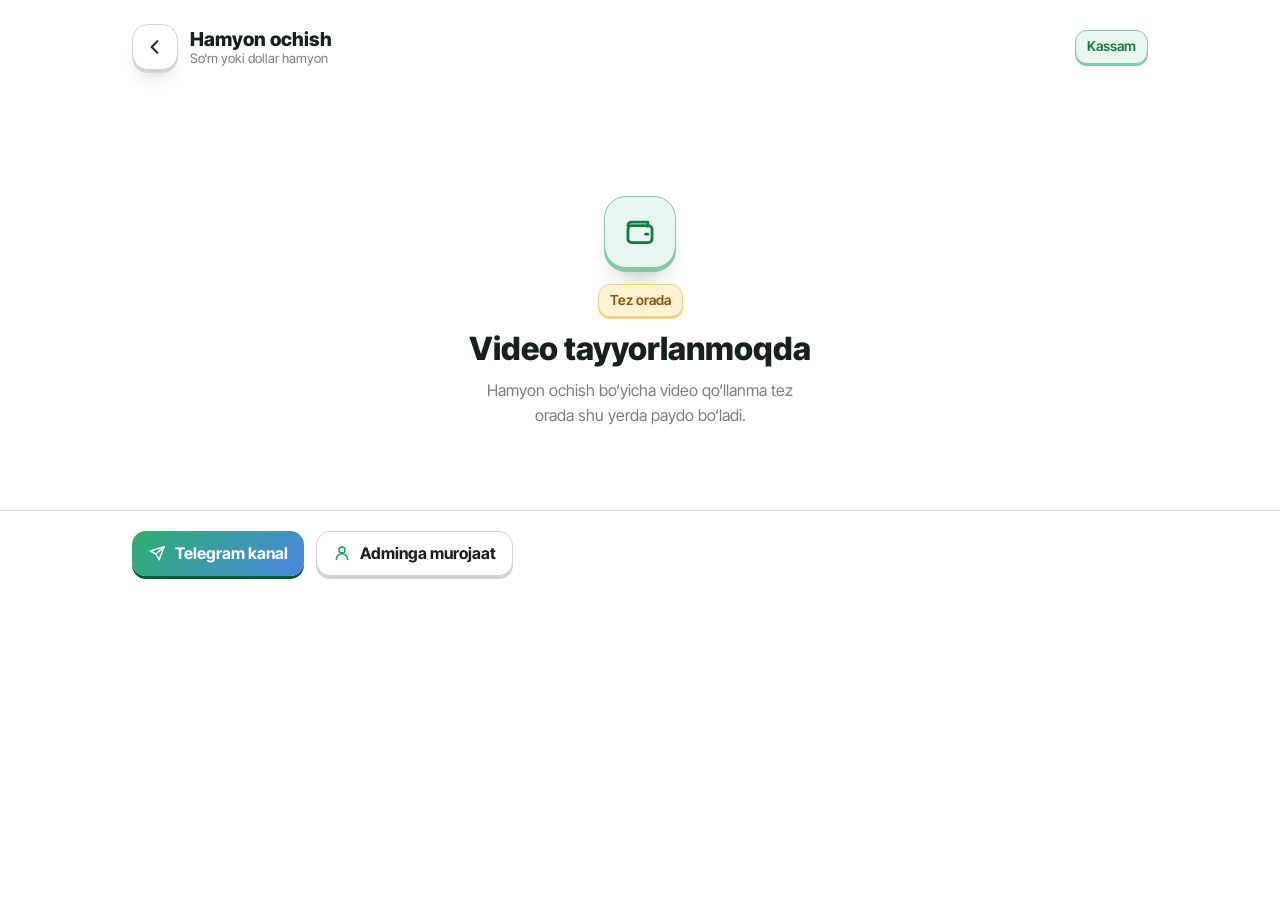
==== hamyon.html @ d9b04f70 "Qo'llanma: Adminga murojaat tugmasi, doim yorug' fon Co-Authored-By: Claude Opus 5.5 <noreply@anthro" ====
<!doctype html>
<html lang="uz">
<head>
<meta charset="utf-8">
<meta name="viewport" content="width=device-width, initial-scale=1, viewport-fit=cover">
<title>Hamyon ochish — Kassam qo‘llanma</title>
<meta name="description" content="Hamyon ochish bo‘yicha video qo‘llanma — tez orada.">
<meta property="og:title" content="Hamyon ochish — Kassam qo‘llanma">
<meta property="og:description" content="Hamyon ochish bo‘yicha video qo‘llanma — tez orada.">
<meta name="theme-color" content="#FFFFFF">
<link rel="icon" href="data:image/svg+xml,%3Csvg viewBox='0 0 100 100' xmlns='http://www.w3.org/2000/svg'%3E%3Cdefs%3E%3ClinearGradient id='g' x1='0' y1='0' x2='1' y2='1'%3E%3Cstop offset='0' stop-color='%232DB06C'/%3E%3Cstop offset='1' stop-color='%234A86E4'/%3E%3C/linearGradient%3E%3C/defs%3E%3Crect width='100' height='100' rx='22' fill='url(%23g)'/%3E%3Ccircle cx='58' cy='50' r='14' fill='%23fff'/%3E%3Ccircle cx='30' cy='30' r='5' fill='%23fff'/%3E%3Ccircle cx='26' cy='50' r='5' fill='%23fff'/%3E%3Ccircle cx='30' cy='70' r='5' fill='%23fff'/%3E%3C/svg%3E">
<link rel="preconnect" href="https://fonts.googleapis.com">
<link rel="preconnect" href="https://fonts.gstatic.com" crossorigin>
<link rel="stylesheet" href="https://fonts.googleapis.com/css2?family=Inter+Tight:wght@400;500;600;700;800&display=swap">
<link rel="stylesheet" href="style.css?v=2">
</head>
<body>
<div class="wrap">
  <div class="bar">
    <a class="sq" href="./" aria-label="Orqaga"><svg viewBox="0 0 24 24" fill="none" stroke="currentColor" stroke-width="2.4" stroke-linecap="round" stroke-linejoin="round" aria-hidden="true"><path d="M15 5l-7 7 7 7"/></svg></a>
    <div class="bar-title"><b>Hamyon ochish</b><small>So‘m yoki dollar hamyon</small></div>
    <span class="pill k">Kassam</span>
  </div>
</div>

<main class="wrap page">
  <section class="tez">
    <span class="tez-ic"><svg viewBox="0 0 24 24" fill="none" stroke="currentColor" stroke-width="2" stroke-linecap="round" stroke-linejoin="round" aria-hidden="true"><path d="M3.5 7.5A2.5 2.5 0 0 1 6 5h11.5v3"/><rect x="3.5" y="7.5" width="17" height="12" rx="2.5"/><path d="M16 13.5h1.5"/></svg></span>
    <span class="pill a">Tez orada</span>
    <h1>Video tayyorlanmoqda</h1>
    <p>Hamyon ochish bo‘yicha video qo‘llanma tez orada shu yerda paydo bo‘ladi.</p>
  </section>
</main>

<footer>
  <div class="wrap">
    <div class="links"><a class="tg" href="https://t.me/MyKassam" target="_blank" rel="noopener"><svg viewBox="0 0 24 24" fill="none" stroke="#fff" stroke-width="2" stroke-linecap="round" stroke-linejoin="round" aria-hidden="true"><path d="M21.5 3.5 10.6 13.4"/><path d="M21.5 3.5 14.8 21l-4.2-7.6L3 9.3l18.5-5.8Z"/></svg>Telegram kanal</a><a class="adm" href="https://t.me/Smartboy9899" target="_blank" rel="noopener"><svg viewBox="0 0 24 24" fill="none" stroke="currentColor" stroke-width="2" stroke-linecap="round" stroke-linejoin="round" aria-hidden="true"><circle cx="12" cy="8" r="4"/><path d="M4.5 20.5a7.5 7.5 0 0 1 15 0"/></svg>Adminga murojaat</a></div>
  </div>
</footer>
<script>
document.querySelector('.sq').addEventListener('click', function (e) {
  if (document.referrer && document.referrer.indexOf(location.origin) === 0 && history.length > 1) { e.preventDefault(); history.back(); }
});
</script>
</body>
</html>
---- style.css ----
/* Kassam qo'llanma — MyKassamDesign (same palette, font and card recipes as the Kassam app).
   Always light: Islom found the dark page ugly (2026-10-13).
   Phone: one column. Desktop (>= 900px): wider page, two-column home. */
:root {
  /* KassamYorug */
  --page: #FFFFFF; --surface: #FFFFFF; --ink: #16211C; --ink-soft: #41504A; --nofaol: #788079;
  --halqa: #CFD5D1; --nofaol-light: #F1F3F5; --soya: 16, 24, 40;
  --kirim: #1B9E5A; --kirim-light: #E9F6EF; --kirim-yuvosh: #F4FBF6; --kirim-halqa: #82CAA4;
  --kirim-toq: #0F7C43; --kirim-chuqur: #0F7C43; --kirim-qirra: #0A5A30;
  --kok-light: #EAF1FC; --kok-yuvosh: #F4F7FE; --kok-halqa: #9BBDEE; --kok-toq: #1B4FB5;
  --amber-light: #FFF3D4; --amber-halqa: #F6D27F; --amber-toq: #8A5200;
  --belgi-bosh: #2DB06C; --belgi-oxir: #4A86E4;
  --f: "Inter Tight", system-ui, -apple-system, "Segoe UI", Roboto, sans-serif;
  color-scheme: light;
}

* { box-sizing: border-box; }
html, body { margin: 0; }
body {
  min-height: 100vh; background: var(--page); color: var(--ink);
  font-family: var(--f); font-size: 1rem; line-height: 1.55; -webkit-font-smoothing: antialiased;
  padding-top: env(safe-area-inset-top, 0px); padding-bottom: env(safe-area-inset-bottom, 0px);
}
a { color: var(--kirim-toq); text-underline-offset: 3px; }
:focus-visible { outline: 2.5px solid var(--belgi-oxir); outline-offset: 3px; border-radius: 10px; }
@media (prefers-reduced-motion: reduce) { *, *::before, *::after { transition: none !important; } }

.wrap { width: 100%; max-width: 560px; margin: 0 auto; padding-inline: 16px; }

/* Top bar — like the app header: brand left, pill right */
.bar { display: flex; align-items: center; justify-content: space-between; gap: 12px; padding-block: 16px 6px; }
.brand { display: flex; align-items: center; gap: 11px; text-decoration: none; color: var(--ink); min-width: 0; }
.brand svg { width: 44px; height: 44px; flex: none; border-radius: 13px; box-shadow: 0 10px 20px -10px rgba(var(--soya), .45); }
.brand b { display: block; font-weight: 800; font-size: 1.15rem; line-height: 1.15; }
.brand small { display: block; font-size: .8rem; color: var(--nofaol); line-height: 1.2; }

/* Pill with a hard bottom edge (the app's "Kurs" pill) */
.pill {
  display: inline-flex; align-items: center; gap: 6px; white-space: nowrap;
  font-weight: 600; font-size: .86rem; color: var(--ink-soft);
  background: var(--surface); border: 1px solid var(--halqa); border-radius: 12px; padding: 5px 11px;
  box-shadow: 0 2px 0 var(--halqa);
}
.pill b { color: var(--ink); font-weight: 800; }
.pill.k { background: var(--kirim-light); border-color: var(--kirim-halqa); color: var(--kirim-toq); box-shadow: 0 2px 0 var(--kirim-halqa); }

/* Square soft button (SavdoYumshoqTugma) — back */
.sq {
  flex: none; width: 46px; height: 46px; border-radius: 16px; display: grid; place-items: center;
  background: var(--surface); color: var(--ink); border: 1px solid var(--halqa);
  box-shadow: 0 3px 0 var(--halqa), 0 14px 18px -12px rgba(var(--soya), .35);
  transition: transform .12s ease, box-shadow .12s ease;
}
.sq svg { width: 20px; height: 20px; }
.sq:active { transform: translateY(2px); box-shadow: 0 1px 0 var(--halqa), 0 8px 12px -10px rgba(var(--soya), .3); }
.bar-title { flex: 1; min-width: 0; }
.bar-title b { display: block; font-weight: 800; font-size: 1.2rem; line-height: 1.2; overflow: hidden; text-overflow: ellipsis; white-space: nowrap; }
.bar-title small { display: block; color: var(--nofaol); font-size: .82rem; line-height: 1.2; }

/* Hero card — gradient like the app's balance card (green → white → blue) */
.hero {
  margin-top: 14px; border-radius: 24px; padding: 22px 20px;
  background: linear-gradient(120deg, var(--kirim-light), var(--surface) 55%, var(--kok-light));
  border: 1px solid var(--halqa);
  box-shadow: 0 4px 0 var(--halqa), 0 22px 30px -16px rgba(var(--soya), .28);
}
.hero h1 { margin: 10px 0 6px; font-weight: 800; font-size: clamp(1.6rem, 6.6vw, 2.2rem); line-height: 1.1; letter-spacing: -.01em; text-wrap: balance; }
.hero p { margin: 0; color: var(--ink-soft); }

/* Pressable cards (SavdoBosiladigan): hard edge underneath + soft lift; press sinks 3px */
.cards { display: grid; gap: 18px; padding-block: 24px 30px; }
.card {
  display: flex; align-items: center; gap: 14px; text-decoration: none; color: var(--ink);
  background: linear-gradient(180deg, var(--surface) 40%, var(--kirim-yuvosh));
  border: 1px solid var(--kirim-halqa); border-radius: 22px; padding: 16px;
  box-shadow: 0 4px 0 var(--kirim-halqa), 0 22px 26px -18px rgba(var(--soya), .4);
  transition: transform .12s ease, box-shadow .12s ease;
}
.card:active { transform: translateY(3px); box-shadow: 0 1px 0 var(--kirim-halqa), 0 12px 16px -14px rgba(var(--soya), .35); }
.card-ic {
  flex: none; width: 54px; height: 54px; border-radius: 16px; display: grid; place-items: center;
  background: var(--kirim-light); border: 1px solid var(--kirim-halqa); color: var(--kirim-toq);
}
.card-ic svg { width: 27px; height: 27px; }
.card-tx { flex: 1; min-width: 0; }
.card-tx b { display: block; font-weight: 800; font-size: 1.15rem; line-height: 1.25; }
.card-tx small { display: block; color: var(--nofaol); font-size: .9rem; line-height: 1.4; margin-top: 2px; }
/* Filled green button (the app's "+" button): gradient + dark hard edge */
.go {
  flex: none; width: 42px; height: 42px; border-radius: 14px; display: grid; place-items: center; color: #fff;
  background: linear-gradient(180deg, var(--kirim), var(--kirim-chuqur));
  box-shadow: 0 3px 0 var(--kirim-qirra);
}
.go svg { width: 18px; height: 18px; }
.card-meta { display: flex; gap: 6px; margin-top: 8px; flex-wrap: wrap; }

/* Guide page */
.page { padding-block: 10px 34px; }
.lead { margin: 14px 0 16px; color: var(--ink-soft); }
h2 { font-weight: 800; font-size: 1.15rem; line-height: 1.25; margin: 26px 0 12px; }

/* Video in a phone-shaped card */
/* Sized by screen height so the whole phone-shaped video fits without scrolling */
.vid { margin: 12px auto 6px; max-width: 100%; width: clamp(260px, calc((100vh - 150px) * .497), 420px); }
@supports (height: 100svh) { .vid { width: clamp(260px, calc((100svh - 150px) * .497), 420px); } }
.vid-box {
  border-radius: 24px; overflow: hidden; background: var(--nofaol-light);
  border: 1px solid var(--halqa); aspect-ratio: 954 / 1920;
  box-shadow: 0 4px 0 var(--halqa), 0 24px 32px -18px rgba(var(--soya), .45);
}
.vid video { display: block; width: 100%; height: 100%; object-fit: contain; background: var(--nofaol-light); }
.vid-cap { display: flex; justify-content: center; margin-top: 12px; }
.vid-box { position: relative; }
/* Shown only when the browser started the video muted */
.ovoz {
  position: absolute; left: 50%; top: 18px; transform: translateX(-50%);
  display: inline-flex; align-items: center; gap: 8px; cursor: pointer;
  font: 700 .95rem var(--f); color: var(--ink); white-space: nowrap;
  background: var(--surface); border: 1px solid var(--halqa); border-radius: 14px; padding: 10px 16px;
  box-shadow: 0 3px 0 var(--halqa), 0 16px 22px -12px rgba(var(--soya), .45);
}
.ovoz svg { width: 20px; height: 20px; color: var(--kirim); }
.ovoz:active { transform: translateX(-50%) translateY(2px); box-shadow: 0 1px 0 var(--halqa); }

/* "Coming soon" empty state (like the app's empty list) */
.pill.a { background: var(--amber-light); border-color: var(--amber-halqa); color: var(--amber-toq); box-shadow: 0 2px 0 var(--amber-halqa); }
.tez { display: grid; justify-items: center; text-align: center; gap: 10px; padding: 12vh 8px 40px; }
.tez-ic {
  width: 72px; height: 72px; border-radius: 22px; display: grid; place-items: center; margin-bottom: 6px;
  background: var(--kirim-light); border: 1px solid var(--kirim-halqa); color: var(--kirim-toq);
  box-shadow: 0 4px 0 var(--kirim-halqa), 0 20px 26px -16px rgba(var(--soya), .4);
}
.tez-ic svg { width: 34px; height: 34px; }
.tez h1 { margin: 4px 0 0; font-weight: 800; font-size: clamp(1.5rem, 6vw, 2rem); line-height: 1.15; }
.tez p { margin: 0; max-width: 340px; color: var(--nofaol); }

/* Steps: white cards, number in a ringed badge */
ol.steps { list-style: none; counter-reset: s; padding: 0; margin: 0 0 16px; display: grid; gap: 12px; }
ol.steps li {
  counter-increment: s; position: relative; padding: 13px 14px 13px 54px;
  background: var(--surface); border: 1px solid var(--halqa); border-radius: 15px; color: var(--ink-soft);
  box-shadow: 0 2px 0 var(--halqa), 0 14px 20px -16px rgba(var(--soya), .3);
}
ol.steps li::before {
  content: counter(s); position: absolute; left: 13px; top: 13px; width: 28px; height: 28px; border-radius: 50%;
  display: grid; place-items: center; font-weight: 800; font-size: .88rem;
  background: var(--kirim-light); color: var(--kirim-toq); box-shadow: 0 0 0 3px var(--kirim-light), 0 0 0 4px var(--kirim-halqa);
}
ol.steps strong { color: var(--ink); }
ol.steps .hint { display: block; margin-top: 4px; color: var(--nofaol); font-size: .9rem; line-height: 1.45; }
ol.steps .shot { display: block; width: min(220px, 100%); margin: 12px auto 2px; }
ol.steps .shot img {
  display: block; width: 100%; height: auto; border-radius: 18px;
  border: 1px solid var(--halqa); background: var(--nofaol-light);
  box-shadow: 0 14px 22px -16px rgba(var(--soya), .5);
}
.btn-name {
  display: inline-block; font-weight: 700; color: var(--ink); white-space: nowrap;
  background: var(--nofaol-light); border: 1px solid var(--halqa); border-radius: 8px; padding: 0 7px; font-size: .92em; line-height: 1.6;
}
.note { border-radius: 15px; padding: 12px 14px; margin: 0 0 14px; border: 1px solid; }
.note b { display: block; font-size: .72rem; font-weight: 800; letter-spacing: .1em; text-transform: uppercase; margin-bottom: 2px; }
.note.a { background: var(--amber-light); border-color: var(--amber-halqa); color: var(--amber-toq); }
.note.k { background: var(--kirim-light); border-color: var(--kirim-halqa); color: var(--kirim-toq); }

footer { border-top: 1px solid var(--halqa); margin-top: 8px; }
footer .wrap { padding-block: 20px 28px; display: grid; gap: 8px; }
.tg {
  display: inline-flex; align-items: center; gap: 9px; text-decoration: none; color: #fff; font-weight: 700;
  background: linear-gradient(135deg, var(--belgi-bosh), var(--belgi-oxir)); padding: 10px 16px; border-radius: 14px;
  box-shadow: 0 3px 0 var(--kirim-qirra);
}
.tg svg { width: 18px; height: 18px; }
/* Phone: two full-width buttons; wider screens: side by side */
.links { display: grid; gap: 12px; }
.links a { justify-content: center; }
@media (min-width: 600px) { .links { display: flex; flex-wrap: wrap; } }
/* Secondary button: white with a hard grey edge (SavdoYumshoqTugma style) */
.adm {
  display: inline-flex; align-items: center; gap: 9px; text-decoration: none; color: var(--ink); font-weight: 700;
  background: var(--surface); border: 1px solid var(--halqa); padding: 9px 16px; border-radius: 14px;
  box-shadow: 0 3px 0 var(--halqa);
}
.adm svg { width: 18px; height: 18px; color: var(--kirim); }
.tg:active, .adm:active { transform: translateY(2px); }

/* Desktop */
@media (hover: hover) {
  .card:hover { transform: translateY(-2px); box-shadow: 0 6px 0 var(--kirim-halqa), 0 26px 30px -18px rgba(var(--soya), .45); }
  .card:active { transform: translateY(3px); }
}
@media (min-width: 900px) {
  .wrap { max-width: 1080px; padding-inline: 32px; }
  .bar { padding-block: 24px 8px; }
  .hero { padding: 34px 36px; }
  .home-cards { grid-template-columns: 1fr 1fr; gap: 24px; }
  .card { padding: 22px; }
  .narrow { max-width: 760px; }
}
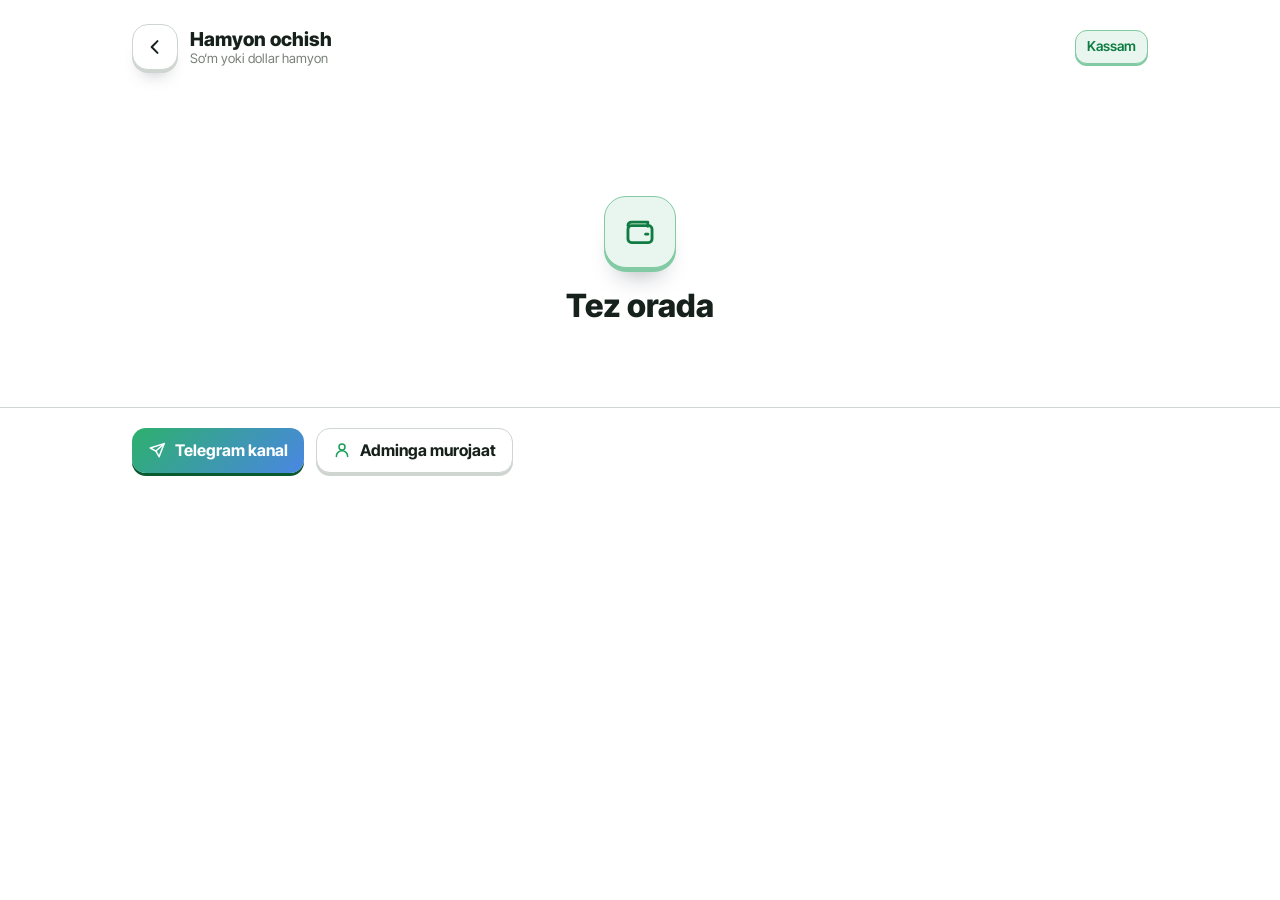
==== commit 3d13681a: "Qo'llanma: Hamyon sahifasida faqat «Tez orada» Co-Authored-By: Claude Opus 5.5 <noreply@anthropic.co" ====
--- a/hamyon.html
+++ b/hamyon.html
@@ -12,7 +12,7 @@
 <link rel="preconnect" href="https://fonts.googleapis.com">
 <link rel="preconnect" href="https://fonts.gstatic.com" crossorigin>
 <link rel="stylesheet" href="https://fonts.googleapis.com/css2?family=Inter+Tight:wght@400;500;600;700;800&display=swap">
-<link rel="stylesheet" href="style.css?v=2">
+<link rel="stylesheet" href="style.css?v=3">
 </head>
 <body>
 <div class="wrap">
@@ -26,9 +26,7 @@
 <main class="wrap page">
   <section class="tez">
     <span class="tez-ic"><svg viewBox="0 0 24 24" fill="none" stroke="currentColor" stroke-width="2" stroke-linecap="round" stroke-linejoin="round" aria-hidden="true"><path d="M3.5 7.5A2.5 2.5 0 0 1 6 5h11.5v3"/><rect x="3.5" y="7.5" width="17" height="12" rx="2.5"/><path d="M16 13.5h1.5"/></svg></span>
-    <span class="pill a">Tez orada</span>
-    <h1>Video tayyorlanmoqda</h1>
-    <p>Hamyon ochish bo‘yicha video qo‘llanma tez orada shu yerda paydo bo‘ladi.</p>
+    <h1>Tez orada</h1>
   </section>
 </main>
 
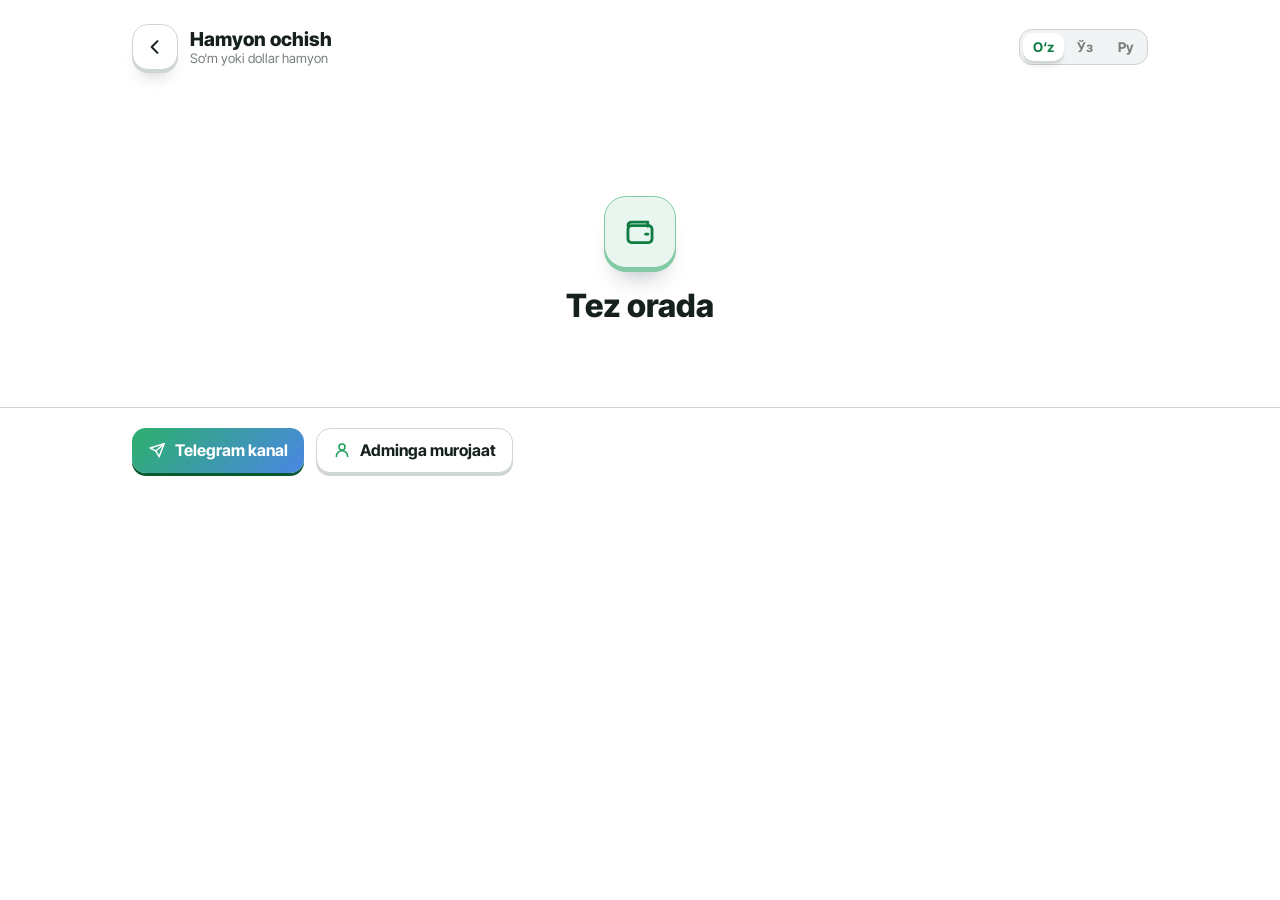
==== commit 669daaeb: "Qo'llanma: til almashtirish (lotin, kirill, rus) Co-Authored-By: Claude Opus 5.5 <noreply@anthropic." ====
--- a/hamyon.html
+++ b/hamyon.html
@@ -1,5 +1,5 @@
 <!doctype html>
-<html lang="uz">
+<html lang="uz" data-title="t_ham">
 <head>
 <meta charset="utf-8">
 <meta name="viewport" content="width=device-width, initial-scale=1, viewport-fit=cover">
@@ -12,27 +12,27 @@
 <link rel="preconnect" href="https://fonts.googleapis.com">
 <link rel="preconnect" href="https://fonts.gstatic.com" crossorigin>
 <link rel="stylesheet" href="https://fonts.googleapis.com/css2?family=Inter+Tight:wght@400;500;600;700;800&display=swap">
-<link rel="stylesheet" href="style.css?v=3">
+<link rel="stylesheet" href="style.css?v=6">
 </head>
 <body>
 <div class="wrap">
   <div class="bar">
-    <a class="sq" href="./" aria-label="Orqaga"><svg viewBox="0 0 24 24" fill="none" stroke="currentColor" stroke-width="2.4" stroke-linecap="round" stroke-linejoin="round" aria-hidden="true"><path d="M15 5l-7 7 7 7"/></svg></a>
-    <div class="bar-title"><b>Hamyon ochish</b><small>So‘m yoki dollar hamyon</small></div>
-    <span class="pill k">Kassam</span>
+    <a class="sq" href="./" aria-label="Orqaga" data-t-aria="orqaga"><svg viewBox="0 0 24 24" fill="none" stroke="currentColor" stroke-width="2.4" stroke-linecap="round" stroke-linejoin="round" aria-hidden="true"><path d="M15 5l-7 7 7 7"/></svg></a>
+    <div class="bar-title"><b data-t="ham">Hamyon ochish</b><small data-t="ham_bar">So‘m yoki dollar hamyon</small></div>
+    <div class="til" role="group" aria-label="Til"><button type="button" data-til="uz" aria-pressed="true">O‘z</button><button type="button" data-til="kr" aria-pressed="false">Ўз</button><button type="button" data-til="ru" aria-pressed="false">Ру</button></div>
   </div>
 </div>
 
 <main class="wrap page">
   <section class="tez">
     <span class="tez-ic"><svg viewBox="0 0 24 24" fill="none" stroke="currentColor" stroke-width="2" stroke-linecap="round" stroke-linejoin="round" aria-hidden="true"><path d="M3.5 7.5A2.5 2.5 0 0 1 6 5h11.5v3"/><rect x="3.5" y="7.5" width="17" height="12" rx="2.5"/><path d="M16 13.5h1.5"/></svg></span>
-    <h1>Tez orada</h1>
+    <h1 data-t="tez">Tez orada</h1>
   </section>
 </main>
 
 <footer>
   <div class="wrap">
-    <div class="links"><a class="tg" href="https://t.me/MyKassam" target="_blank" rel="noopener"><svg viewBox="0 0 24 24" fill="none" stroke="#fff" stroke-width="2" stroke-linecap="round" stroke-linejoin="round" aria-hidden="true"><path d="M21.5 3.5 10.6 13.4"/><path d="M21.5 3.5 14.8 21l-4.2-7.6L3 9.3l18.5-5.8Z"/></svg>Telegram kanal</a><a class="adm" href="https://t.me/Smartboy9899" target="_blank" rel="noopener"><svg viewBox="0 0 24 24" fill="none" stroke="currentColor" stroke-width="2" stroke-linecap="round" stroke-linejoin="round" aria-hidden="true"><circle cx="12" cy="8" r="4"/><path d="M4.5 20.5a7.5 7.5 0 0 1 15 0"/></svg>Adminga murojaat</a></div>
+    <div class="links"><a class="tg" href="https://t.me/MyKassam" target="_blank" rel="noopener"><svg viewBox="0 0 24 24" fill="none" stroke="#fff" stroke-width="2" stroke-linecap="round" stroke-linejoin="round" aria-hidden="true"><path d="M21.5 3.5 10.6 13.4"/><path d="M21.5 3.5 14.8 21l-4.2-7.6L3 9.3l18.5-5.8Z"/></svg><span data-t="kanal">Telegram kanal</span></a><a class="adm" href="https://t.me/Smartboy9899" target="_blank" rel="noopener"><svg viewBox="0 0 24 24" fill="none" stroke="currentColor" stroke-width="2" stroke-linecap="round" stroke-linejoin="round" aria-hidden="true"><circle cx="12" cy="8" r="4"/><path d="M4.5 20.5a7.5 7.5 0 0 1 15 0"/></svg><span data-t="admin">Adminga murojaat</span></a></div>
   </div>
 </footer>
 <script>
@@ -40,5 +40,6 @@
   if (document.referrer && document.referrer.indexOf(location.origin) === 0 && history.length > 1) { e.preventDefault(); history.back(); }
 });
 </script>
+<script src="til.js?v=1"></script>
 </body>
 </html>
--- a/style.css
+++ b/style.css
@@ -44,6 +44,14 @@
 .pill b { color: var(--ink); font-weight: 800; }
 .pill.k { background: var(--kirim-light); border-color: var(--kirim-halqa); color: var(--kirim-toq); box-shadow: 0 2px 0 var(--kirim-halqa); }
 
+/* Language switch — segmented control like the app's: grey track, active segment lifted */
+.til { flex: none; display: inline-flex; gap: 2px; padding: 3px; border-radius: 13px; background: var(--nofaol-light); border: 1px solid var(--halqa); }
+.til button {
+  font: 700 .84rem var(--f); color: var(--nofaol); background: none; border: 0; border-radius: 10px;
+  padding: 6px 10px; min-width: 38px; cursor: pointer; transition: background .15s ease, color .15s ease;
+}
+.til button[aria-pressed="true"] { background: var(--surface); color: var(--kirim-toq); box-shadow: 0 2px 0 var(--halqa), 0 6px 10px -6px rgba(var(--soya), .35); }
+
 /* Square soft button (SavdoYumshoqTugma) — back */
 .sq {
   flex: none; width: 46px; height: 46px; border-radius: 16px; display: grid; place-items: center;
@@ -55,7 +63,7 @@
 .sq:active { transform: translateY(2px); box-shadow: 0 1px 0 var(--halqa), 0 8px 12px -10px rgba(var(--soya), .3); }
 .bar-title { flex: 1; min-width: 0; }
 .bar-title b { display: block; font-weight: 800; font-size: 1.2rem; line-height: 1.2; overflow: hidden; text-overflow: ellipsis; white-space: nowrap; }
-.bar-title small { display: block; color: var(--nofaol); font-size: .82rem; line-height: 1.2; }
+.bar-title small { display: block; color: var(--nofaol); font-size: .82rem; line-height: 1.2; overflow: hidden; text-overflow: ellipsis; white-space: nowrap; }
 
 /* Hero card — gradient like the app's balance card (green → white → blue) */
 .hero {
@@ -76,7 +84,12 @@
   box-shadow: 0 4px 0 var(--kirim-halqa), 0 22px 26px -18px rgba(var(--soya), .4);
   transition: transform .12s ease, box-shadow .12s ease;
 }
-.card:active { transform: translateY(3px); box-shadow: 0 1px 0 var(--kirim-halqa), 0 12px 16px -14px rgba(var(--soya), .35); }
+.card:not(.off):active { transform: translateY(3px); box-shadow: 0 1px 0 var(--kirim-halqa), 0 12px 16px -14px rgba(var(--soya), .35); }
+/* Section without a video yet: grey, not pressable */
+.card.off { cursor: default; background: linear-gradient(180deg, var(--surface) 40%, var(--nofaol-light)); border-color: var(--halqa); box-shadow: 0 4px 0 var(--halqa), 0 22px 26px -18px rgba(var(--soya), .25); }
+.card.off .card-ic { background: var(--nofaol-light); border-color: var(--halqa); color: var(--nofaol); }
+.card.off .card-tx b { color: var(--ink-soft); }
+.card.off .pill { flex: none; }
 .card-ic {
   flex: none; width: 54px; height: 54px; border-radius: 16px; display: grid; place-items: center;
   background: var(--kirim-light); border: 1px solid var(--kirim-halqa); color: var(--kirim-toq);
@@ -111,16 +124,6 @@
 .vid video { display: block; width: 100%; height: 100%; object-fit: contain; background: var(--nofaol-light); }
 .vid-cap { display: flex; justify-content: center; margin-top: 12px; }
 .vid-box { position: relative; }
-/* Shown only when the browser started the video muted */
-.ovoz {
-  position: absolute; left: 50%; top: 18px; transform: translateX(-50%);
-  display: inline-flex; align-items: center; gap: 8px; cursor: pointer;
-  font: 700 .95rem var(--f); color: var(--ink); white-space: nowrap;
-  background: var(--surface); border: 1px solid var(--halqa); border-radius: 14px; padding: 10px 16px;
-  box-shadow: 0 3px 0 var(--halqa), 0 16px 22px -12px rgba(var(--soya), .45);
-}
-.ovoz svg { width: 20px; height: 20px; color: var(--kirim); }
-.ovoz:active { transform: translateX(-50%) translateY(2px); box-shadow: 0 1px 0 var(--halqa); }
 
 /* "Coming soon" empty state (like the app's empty list) */
 .pill.a { background: var(--amber-light); border-color: var(--amber-halqa); color: var(--amber-toq); box-shadow: 0 2px 0 var(--amber-halqa); }
@@ -186,8 +189,8 @@
 
 /* Desktop */
 @media (hover: hover) {
-  .card:hover { transform: translateY(-2px); box-shadow: 0 6px 0 var(--kirim-halqa), 0 26px 30px -18px rgba(var(--soya), .45); }
-  .card:active { transform: translateY(3px); }
+  .card:not(.off):hover { transform: translateY(-2px); box-shadow: 0 6px 0 var(--kirim-halqa), 0 26px 30px -18px rgba(var(--soya), .45); }
+  .card:not(.off):active { transform: translateY(3px); }
 }
 @media (min-width: 900px) {
   .wrap { max-width: 1080px; padding-inline: 32px; }
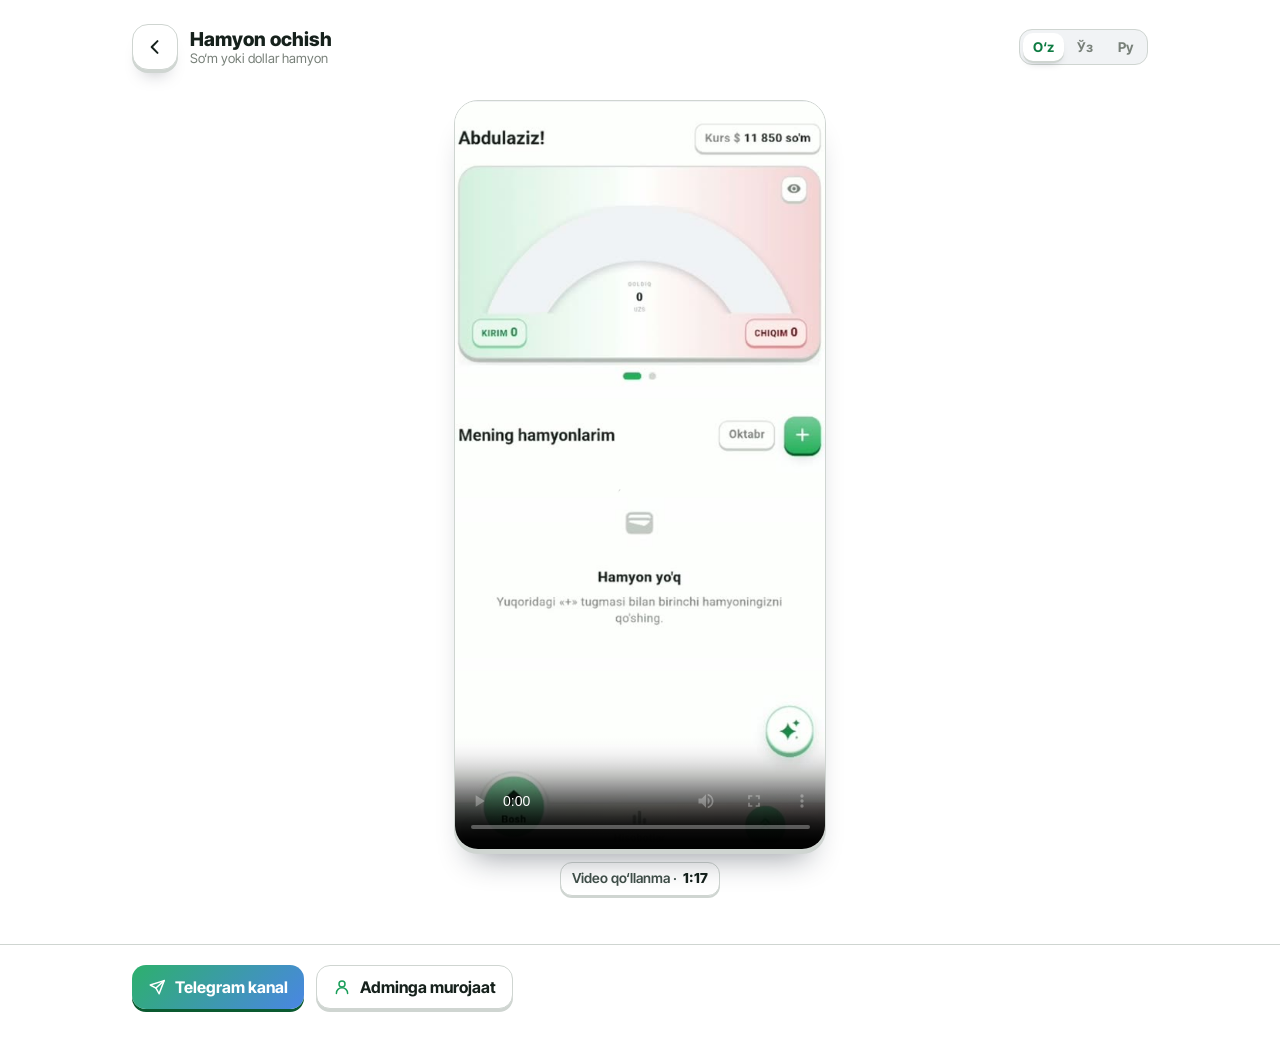
==== commit 565b6378: "Hamyon ochish: video qo'llanma qo'shildi, karta ochildi Co-Authored-By: Claude Opus 5.5 <noreply@ant" ====
--- a/hamyon.html
+++ b/hamyon.html
@@ -4,9 +4,9 @@
 <meta charset="utf-8">
 <meta name="viewport" content="width=device-width, initial-scale=1, viewport-fit=cover">
 <title>Hamyon ochish — Kassam qo‘llanma</title>
-<meta name="description" content="Hamyon ochish bo‘yicha video qo‘llanma — tez orada.">
+<meta name="description" content="Kassam ilovasida hamyon ochish — video qo‘llanma.">
 <meta property="og:title" content="Hamyon ochish — Kassam qo‘llanma">
-<meta property="og:description" content="Hamyon ochish bo‘yicha video qo‘llanma — tez orada.">
+<meta property="og:description" content="Kassam ilovasida hamyon ochish — video qo‘llanma.">
 <meta name="theme-color" content="#FFFFFF">
 <link rel="icon" href="data:image/svg+xml,%3Csvg viewBox='0 0 100 100' xmlns='http://www.w3.org/2000/svg'%3E%3Cdefs%3E%3ClinearGradient id='g' x1='0' y1='0' x2='1' y2='1'%3E%3Cstop offset='0' stop-color='%232DB06C'/%3E%3Cstop offset='1' stop-color='%234A86E4'/%3E%3C/linearGradient%3E%3C/defs%3E%3Crect width='100' height='100' rx='22' fill='url(%23g)'/%3E%3Ccircle cx='58' cy='50' r='14' fill='%23fff'/%3E%3Ccircle cx='30' cy='30' r='5' fill='%23fff'/%3E%3Ccircle cx='26' cy='50' r='5' fill='%23fff'/%3E%3Ccircle cx='30' cy='70' r='5' fill='%23fff'/%3E%3C/svg%3E">
 <link rel="preconnect" href="https://fonts.googleapis.com">
@@ -24,10 +24,12 @@
 </div>
 
 <main class="wrap page">
-  <section class="tez">
-    <span class="tez-ic"><svg viewBox="0 0 24 24" fill="none" stroke="currentColor" stroke-width="2" stroke-linecap="round" stroke-linejoin="round" aria-hidden="true"><path d="M3.5 7.5A2.5 2.5 0 0 1 6 5h11.5v3"/><rect x="3.5" y="7.5" width="17" height="12" rx="2.5"/><path d="M16 13.5h1.5"/></svg></span>
-    <h1 data-t="tez">Tez orada</h1>
-  </section>
+  <figure class="vid">
+    <div class="vid-box">
+      <video id="v" controls playsinline autoplay preload="auto" poster="video/hamyon.jpg" src="video/hamyon.mp4">Brauzeringiz videoni ocha olmadi.</video>
+    </div>
+    <figcaption class="vid-cap"><span class="pill"><span data-t="vcap">Video qo‘llanma ·</span> <b>1:17</b></span></figcaption>
+  </figure>
 </main>
 
 <footer>
@@ -40,6 +42,6 @@
   if (document.referrer && document.referrer.indexOf(location.origin) === 0 && history.length > 1) { e.preventDefault(); history.back(); }
 });
 </script>
-<script src="til.js?v=1"></script>
+<script src="til.js?v=2"></script>
 </body>
 </html>
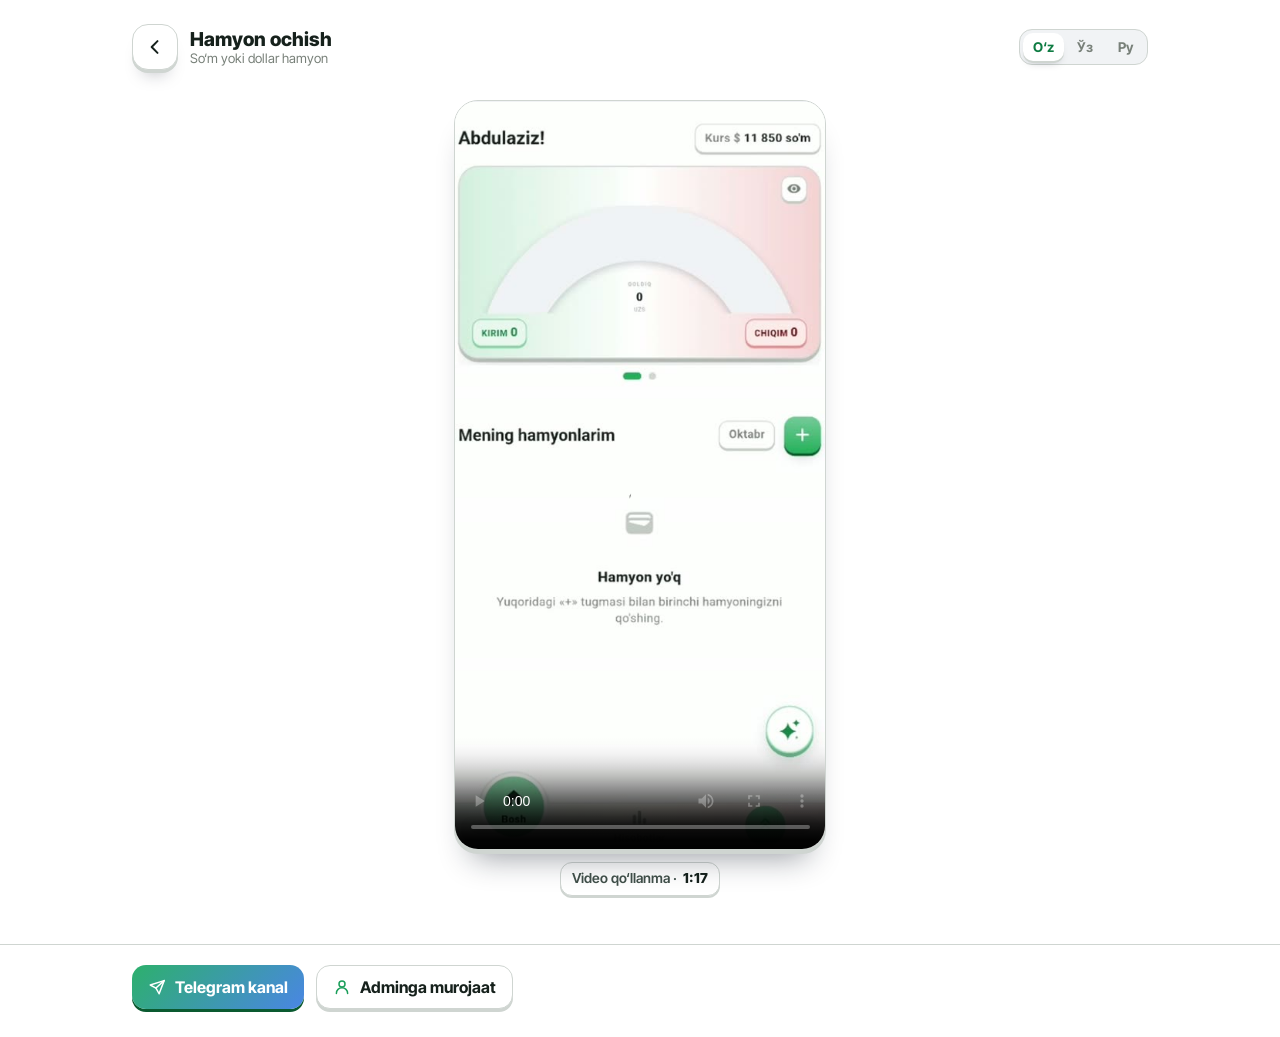
==== commit 3eef64eb: "Kanal havolasi: t.me/MyDastyor" ====
--- a/hamyon.html
+++ b/hamyon.html
@@ -34,7 +34,7 @@
 
 <footer>
   <div class="wrap">
-    <div class="links"><a class="tg" href="https://t.me/MyKassam" target="_blank" rel="noopener"><svg viewBox="0 0 24 24" fill="none" stroke="#fff" stroke-width="2" stroke-linecap="round" stroke-linejoin="round" aria-hidden="true"><path d="M21.5 3.5 10.6 13.4"/><path d="M21.5 3.5 14.8 21l-4.2-7.6L3 9.3l18.5-5.8Z"/></svg><span data-t="kanal">Telegram kanal</span></a><a class="adm" href="https://t.me/Smartboy9899" target="_blank" rel="noopener"><svg viewBox="0 0 24 24" fill="none" stroke="currentColor" stroke-width="2" stroke-linecap="round" stroke-linejoin="round" aria-hidden="true"><circle cx="12" cy="8" r="4"/><path d="M4.5 20.5a7.5 7.5 0 0 1 15 0"/></svg><span data-t="admin">Adminga murojaat</span></a></div>
+    <div class="links"><a class="tg" href="https://t.me/MyDastyor" target="_blank" rel="noopener"><svg viewBox="0 0 24 24" fill="none" stroke="#fff" stroke-width="2" stroke-linecap="round" stroke-linejoin="round" aria-hidden="true"><path d="M21.5 3.5 10.6 13.4"/><path d="M21.5 3.5 14.8 21l-4.2-7.6L3 9.3l18.5-5.8Z"/></svg><span data-t="kanal">Telegram kanal</span></a><a class="adm" href="https://t.me/Smartboy9899" target="_blank" rel="noopener"><svg viewBox="0 0 24 24" fill="none" stroke="currentColor" stroke-width="2" stroke-linecap="round" stroke-linejoin="round" aria-hidden="true"><circle cx="12" cy="8" r="4"/><path d="M4.5 20.5a7.5 7.5 0 0 1 15 0"/></svg><span data-t="admin">Adminga murojaat</span></a></div>
   </div>
 </footer>
 <script>
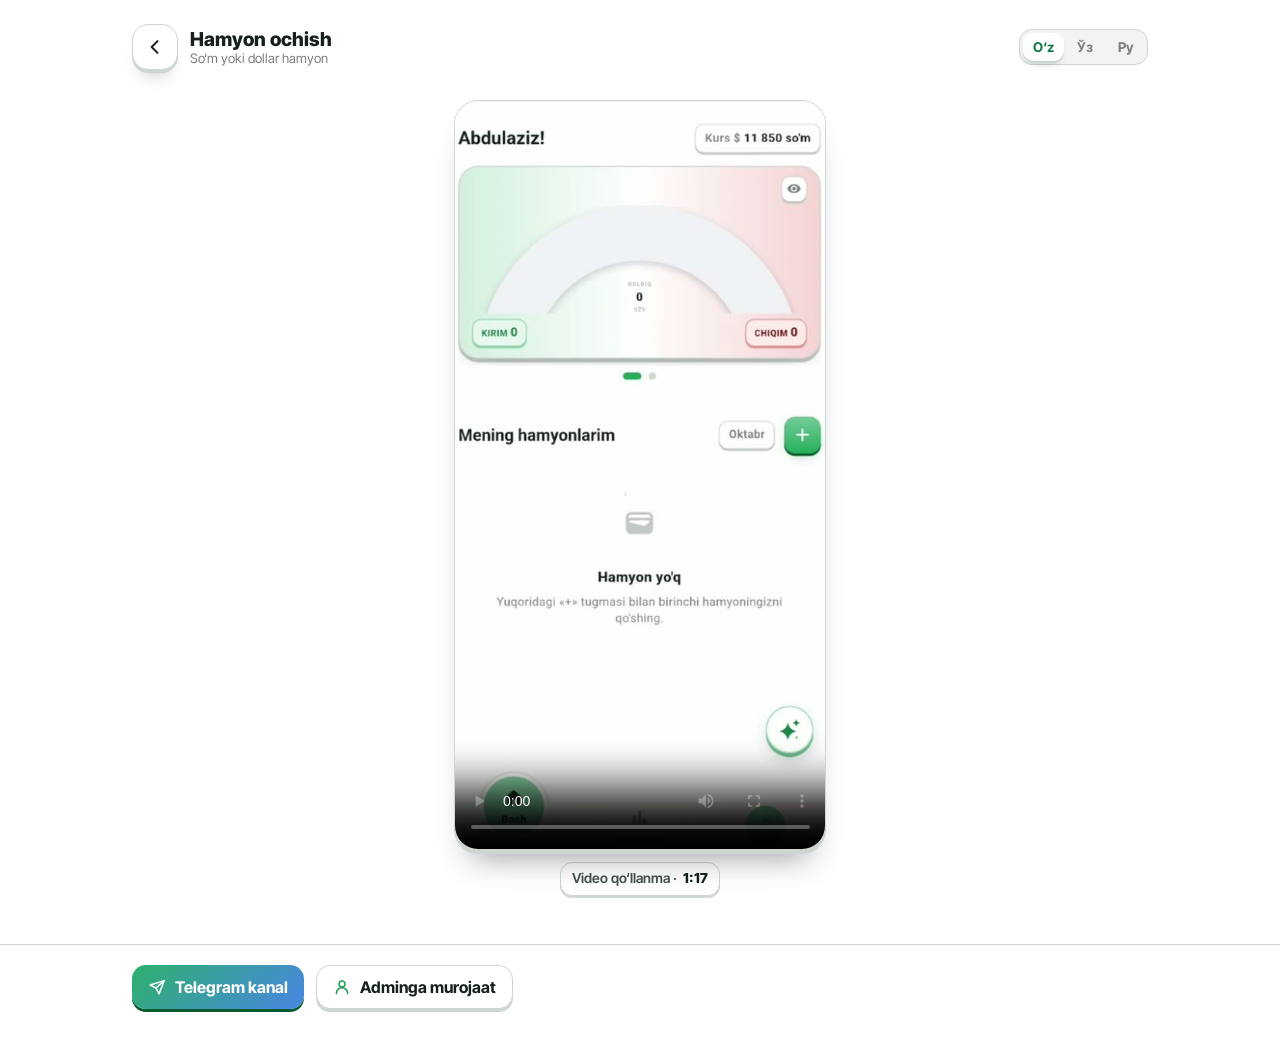
==== commit cc75c99c: "Brend nomi: Dastyor" ====
--- a/hamyon.html
+++ b/hamyon.html
@@ -3,10 +3,10 @@
 <head>
 <meta charset="utf-8">
 <meta name="viewport" content="width=device-width, initial-scale=1, viewport-fit=cover">
-<title>Hamyon ochish — Kassam qo‘llanma</title>
-<meta name="description" content="Kassam ilovasida hamyon ochish — video qo‘llanma.">
-<meta property="og:title" content="Hamyon ochish — Kassam qo‘llanma">
-<meta property="og:description" content="Kassam ilovasida hamyon ochish — video qo‘llanma.">
+<title>Hamyon ochish — Dastyor qo‘llanma</title>
+<meta name="description" content="Dastyor ilovasida hamyon ochish — video qo‘llanma.">
+<meta property="og:title" content="Hamyon ochish — Dastyor qo‘llanma">
+<meta property="og:description" content="Dastyor ilovasida hamyon ochish — video qo‘llanma.">
 <meta name="theme-color" content="#FFFFFF">
 <link rel="icon" href="data:image/svg+xml,%3Csvg viewBox='0 0 100 100' xmlns='http://www.w3.org/2000/svg'%3E%3Cdefs%3E%3ClinearGradient id='g' x1='0' y1='0' x2='1' y2='1'%3E%3Cstop offset='0' stop-color='%232DB06C'/%3E%3Cstop offset='1' stop-color='%234A86E4'/%3E%3C/linearGradient%3E%3C/defs%3E%3Crect width='100' height='100' rx='22' fill='url(%23g)'/%3E%3Ccircle cx='58' cy='50' r='14' fill='%23fff'/%3E%3Ccircle cx='30' cy='30' r='5' fill='%23fff'/%3E%3Ccircle cx='26' cy='50' r='5' fill='%23fff'/%3E%3Ccircle cx='30' cy='70' r='5' fill='%23fff'/%3E%3C/svg%3E">
 <link rel="preconnect" href="https://fonts.googleapis.com">
